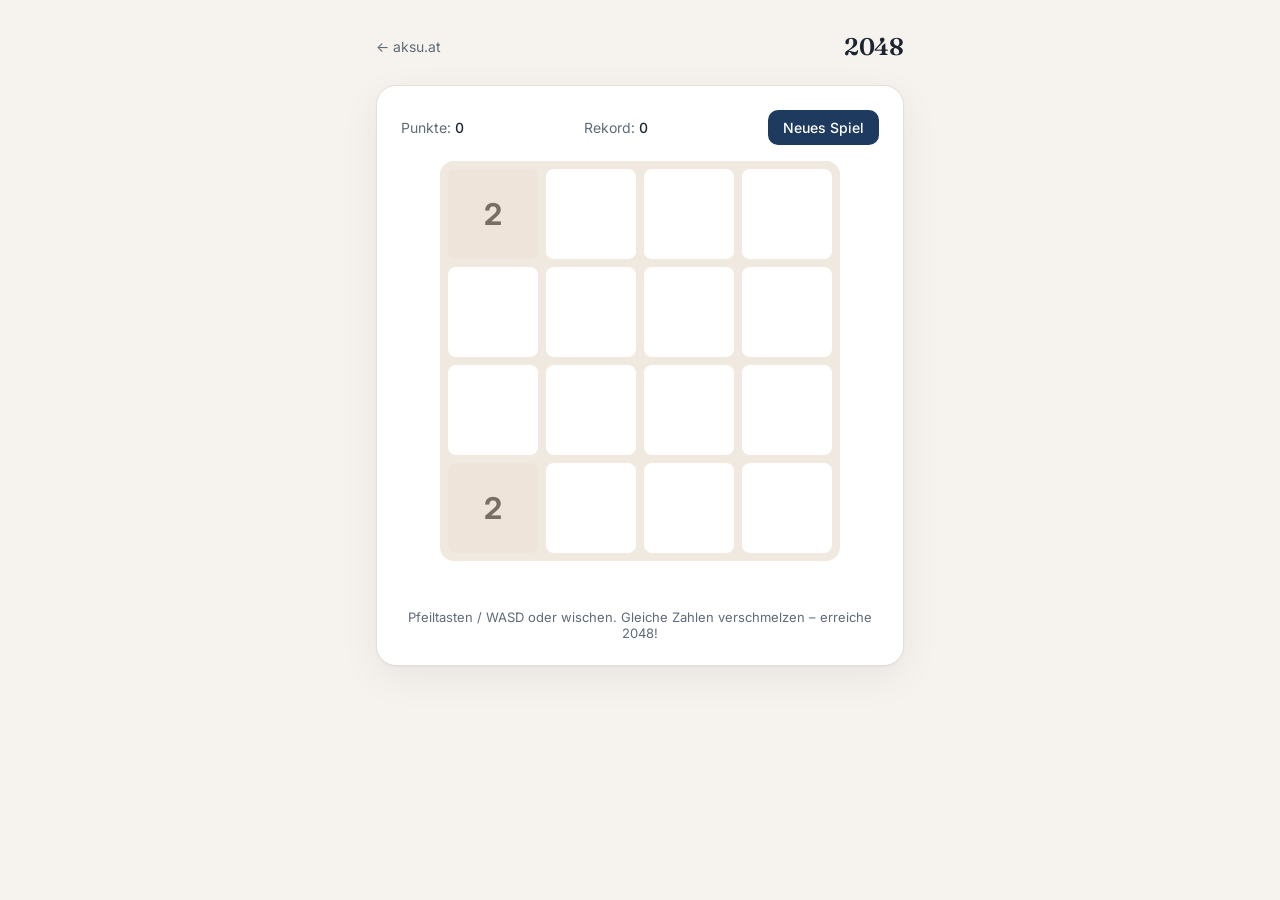
==== 2048.html @ 3913fcfd "Add files via upload" ====
<!doctype html>
<html lang="de">
<head>
<meta charset="utf-8">
<meta name="viewport" content="width=device-width, initial-scale=1">
<title>2048 · aksu.at</title>
<link rel="icon" href="data:image/svg+xml,<svg xmlns='http://www.w3.org/2000/svg' viewBox='0 0 64 64'><rect width='64' height='64' rx='12' fill='%23edc22e'/><text x='32' y='42' font-family='Arial' font-weight='bold' font-size='22' fill='white' text-anchor='middle'>2048</text></svg>">
<link rel="preconnect" href="https://fonts.googleapis.com">
<link rel="preconnect" href="https://fonts.gstatic.com" crossorigin>
<link href="https://fonts.googleapis.com/css2?family=Fraunces:opsz,wght@9..144,600&family=Inter:wght@400;500;700&display=swap" rel="stylesheet">
<link rel="stylesheet" href="style.css">
<style>
  .g{display:grid;grid-template-columns:repeat(4,1fr);gap:8px;padding:8px;background:var(--soft);border-radius:14px;
     max-width:400px;margin:0 auto;touch-action:none;user-select:none}
  .t{aspect-ratio:1;border-radius:8px;display:grid;place-items:center;font-weight:700;font-size:clamp(18px,6vw,30px);
     background:var(--card);color:var(--ink);transition:background .1s}
  .t.pop{animation:pop .15s ease}
  @keyframes pop{0%{transform:scale(.6)}100%{transform:scale(1)}}
  .v2{background:#eee4da;color:#776e65}.v4{background:#ede0c8;color:#776e65}
  .v8{background:#f2b179;color:#fff}.v16{background:#f59563;color:#fff}.v32{background:#f67c5f;color:#fff}
  .v64{background:#f65e3b;color:#fff}.v128{background:#edcf72;color:#fff;font-size:clamp(16px,5vw,26px)}
  .v256{background:#edcc61;color:#fff;font-size:clamp(16px,5vw,26px)}.v512{background:#edc850;color:#fff;font-size:clamp(16px,5vw,26px)}
  .v1024,.v2048,.vbig{background:#edc22e;color:#fff;font-size:clamp(14px,4.2vw,22px)}
  .vbig{background:#3c3a32}
</style>
</head>
<body>
<div class="wrap">
  <div class="top"><a class="back" href="./">← aksu.at</a><h1 style="font-size:24px">2048</h1></div>
  <div class="panel">
    <div class="bar">
      <span class="stat">Punkte: <b id="score">0</b></span>
      <span class="stat">Rekord: <b id="best">0</b></span>
      <button class="primary" id="new">Neues Spiel</button>
    </div>
    <div class="g" id="g" aria-live="polite"></div>
    <div class="msg" id="msg"></div>
    <p class="hint">Pfeiltasten / WASD oder wischen. Gleiche Zahlen verschmelzen – erreiche 2048!</p>
  </div>
</div>
<script>
const G=document.getElementById('g'),$s=document.getElementById('score'),$b=document.getElementById('best'),msg=document.getElementById('msg');
let grid,score,best=0,won,over,fresh=new Set();
try{best=+localStorage.getItem('2048-best')||0}catch(e){}
$b.textContent=best;
const tiles=[];for(let i=0;i<16;i++){const d=document.createElement('div');d.className='t';G.appendChild(d);tiles.push(d)}

function add(){
  const e=[];grid.forEach((v,i)=>{if(!v)e.push(i)});if(!e.length)return;
  const i=e[Math.floor(Math.random()*e.length)];grid[i]=Math.random()<.9?2:4;fresh.add(i);
}
function render(){
  grid.forEach((v,i)=>{const t=tiles[i];t.textContent=v||'';t.className='t'+(v?(' v'+(v>2048?'big':v)):'')+(fresh.has(i)?' pop':'')});
  fresh.clear();$s.textContent=score;
  if(score>best){best=score;$b.textContent=best;try{localStorage.setItem('2048-best',best)}catch(e){}}
}
function init(){grid=new Array(16).fill(0);score=0;won=false;over=false;msg.textContent='';add();add();render()}

function slide(line){
  const a=line.filter(v=>v),out=[];let gained=0;
  for(let i=0;i<a.length;i++){
    if(a[i]===a[i+1]){const m=a[i]*2;out.push(m);gained+=m;if(m===2048&&!won){won=true;msg.textContent='2048! Du kannst weiterspielen.';msg.style.color='var(--ok)'}i++}
    else out.push(a[i]);
  }
  while(out.length<4)out.push(0);return{out,gained};
}
function move(d){ // 0 links,1 rechts,2 hoch,3 runter
  if(over)return;let moved=false;
  for(let k=0;k<4;k++){
    const idx=[0,1,2,3].map(j=>d<2?k*4+j:j*4+k);if(d===1||d===3)idx.reverse();
    const {out,gained}=slide(idx.map(i=>grid[i]));
    idx.forEach((i,j)=>{if(grid[i]!==out[j])moved=true;grid[i]=out[j]});score+=gained;
  }
  if(moved){add();render();if(!canMove()){over=true;msg.textContent=`Keine Züge mehr – ${score} Punkte`;msg.style.color='var(--danger)'}}
}
function canMove(){
  if(grid.includes(0))return true;
  for(let i=0;i<16;i++){if(i%4<3&&grid[i]===grid[i+1])return true;if(i<12&&grid[i]===grid[i+4])return true}
  return false;
}
const K={ArrowLeft:0,a:0,ArrowRight:1,d:1,ArrowUp:2,w:2,ArrowDown:3,s:3};
addEventListener('keydown',e=>{const k=K[e.key]??K[e.key.toLowerCase?.()];if(k!==undefined){e.preventDefault();move(k)}});
let sx,sy;
G.addEventListener('touchstart',e=>{sx=e.touches[0].clientX;sy=e.touches[0].clientY},{passive:true});
G.addEventListener('touchmove',e=>e.preventDefault(),{passive:false});
G.addEventListener('touchend',e=>{const dx=e.changedTouches[0].clientX-sx,dy=e.changedTouches[0].clientY-sy;
  if(Math.max(Math.abs(dx),Math.abs(dy))<25)return;
  Math.abs(dx)>Math.abs(dy)?move(dx<0?0:1):move(dy<0?2:3)});
document.getElementById('new').onclick=init;
init();
</script>
</body>
</html>
---- style.css ----
:root{
  --bg:#f6f3ee; --card:#ffffff; --ink:#1b2430; --muted:#5f6b78;
  --accent:#1f3a5f; --accent-ink:#ffffff; --line:#e4ded4;
  --soft:#efe9df; --danger:#b3412f; --ok:#2f7a4f;
}
@media (prefers-color-scheme: dark){
  :root{
    --bg:#11161d; --card:#18202a; --ink:#eef1f4; --muted:#9aa6b2;
    --accent:#8fb3e0; --accent-ink:#0e1620; --line:#26313d;
    --soft:#202a36; --danger:#e07a68; --ok:#6cc08f;
  }
}
*{box-sizing:border-box;margin:0;padding:0}
body{
  background:var(--bg); color:var(--ink);
  font-family:Inter,system-ui,-apple-system,"Segoe UI",sans-serif;
  min-height:100vh; display:flex; flex-direction:column;
  -webkit-font-smoothing:antialiased;
}
a{color:inherit}
h1,h2{font-family:Fraunces,Georgia,serif;font-weight:600;letter-spacing:-.01em}
.wrap{width:100%;max-width:560px;margin:0 auto;padding:32px 16px;flex:1}
.top{display:flex;align-items:center;justify-content:space-between;margin-bottom:24px;gap:12px}
.back{text-decoration:none;color:var(--muted);font-size:14px}
.back:hover{color:var(--ink)}
.panel{background:var(--card);border:1px solid var(--line);border-radius:20px;padding:24px;
  box-shadow:0 1px 2px rgba(0,0,0,.04),0 12px 40px rgba(0,0,0,.06)}
.bar{display:flex;flex-wrap:wrap;gap:8px;align-items:center;justify-content:space-between;margin-bottom:16px}
.stat{font-variant-numeric:tabular-nums;color:var(--muted);font-size:14px}
.stat b{color:var(--ink);font-weight:500}
button,.btn{
  font:inherit;font-size:14px;font-weight:500;cursor:pointer;
  background:var(--soft);color:var(--ink);border:1px solid var(--line);
  padding:8px 14px;border-radius:10px;text-decoration:none;display:inline-flex;align-items:center;gap:6px;
}
button.primary,.btn.primary{background:var(--accent);color:var(--accent-ink);border-color:transparent}
button:hover,.btn:hover{opacity:.9}
button:focus-visible,.btn:focus-visible{outline:3px solid var(--accent);outline-offset:2px}
button[aria-pressed="true"]{background:var(--accent);color:var(--accent-ink);border-color:transparent}
.msg{min-height:24px;text-align:center;margin-top:16px;font-weight:500}
.hint{text-align:center;color:var(--muted);font-size:13px;margin-top:8px}
footer{padding:24px 16px;text-align:center;font-size:13px;color:var(--muted)}
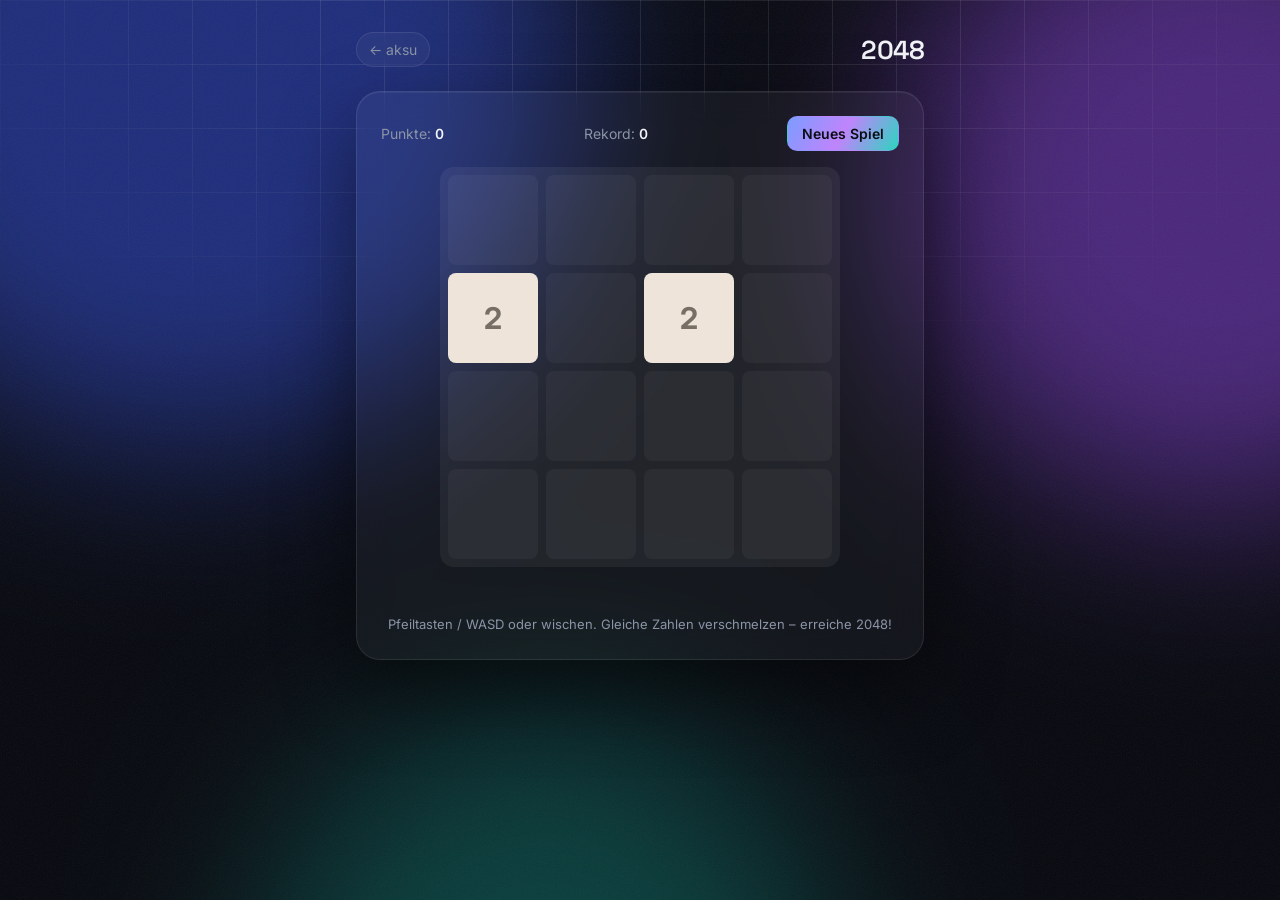
==== commit 88e0129f: "Add files via upload" ====
--- a/2048.html
+++ b/2048.html
@@ -3,11 +3,12 @@
 <head>
 <meta charset="utf-8">
 <meta name="viewport" content="width=device-width, initial-scale=1">
+<meta name="theme-color" content="#07090f">
 <title>2048 · aksu.at</title>
 <link rel="icon" href="data:image/svg+xml,<svg xmlns='http://www.w3.org/2000/svg' viewBox='0 0 64 64'><rect width='64' height='64' rx='12' fill='%23edc22e'/><text x='32' y='42' font-family='Arial' font-weight='bold' font-size='22' fill='white' text-anchor='middle'>2048</text></svg>">
 <link rel="preconnect" href="https://fonts.googleapis.com">
 <link rel="preconnect" href="https://fonts.gstatic.com" crossorigin>
-<link href="https://fonts.googleapis.com/css2?family=Fraunces:opsz,wght@9..144,600&family=Inter:wght@400;500;700&display=swap" rel="stylesheet">
+<link href="https://fonts.googleapis.com/css2?family=Inter:wght@400;500;600;700&family=JetBrains+Mono:wght@400;500&family=Space+Grotesk:wght@500;600;700&display=swap" rel="stylesheet">
 <link rel="stylesheet" href="style.css">
 <style>
   .g{display:grid;grid-template-columns:repeat(4,1fr);gap:8px;padding:8px;background:var(--soft);border-radius:14px;
@@ -25,8 +26,9 @@
 </style>
 </head>
 <body>
+<div class="aurora" aria-hidden="true"><i></i><i></i><i></i></div><div class="grid-bg" aria-hidden="true"></div><div class="grain" aria-hidden="true"></div>
 <div class="wrap">
-  <div class="top"><a class="back" href="./">← aksu.at</a><h1 style="font-size:24px">2048</h1></div>
+  <div class="top"><a class="back" href="./">← aksu</a><h1 style="font-size:26px">2048</h1></div>
   <div class="panel">
     <div class="bar">
       <span class="stat">Punkte: <b id="score">0</b></span>
--- a/style.css
+++ b/style.css
@@ -1,42 +1,61 @@
+/* aksu.at – gemeinsames Design (dunkel, Aurora) */
 :root{
-  --bg:#f6f3ee; --card:#ffffff; --ink:#1b2430; --muted:#5f6b78;
-  --accent:#1f3a5f; --accent-ink:#ffffff; --line:#e4ded4;
-  --soft:#efe9df; --danger:#b3412f; --ok:#2f7a4f;
-}
-@media (prefers-color-scheme: dark){
-  :root{
-    --bg:#11161d; --card:#18202a; --ink:#eef1f4; --muted:#9aa6b2;
-    --accent:#8fb3e0; --accent-ink:#0e1620; --line:#26313d;
-    --soft:#202a36; --danger:#e07a68; --ok:#6cc08f;
-  }
+  --bg:#07090f; --card:rgba(255,255,255,.04); --card-solid:#0f1420; --ink:#f2f4f8; --muted:#8b95a7;
+  --accent:#7c9cff; --accent-2:#c084fc; --accent-3:#2dd4bf; --accent-ink:#0a0d14;
+  --line:rgba(255,255,255,.09); --soft:rgba(255,255,255,.06);
+  --danger:#fb7185; --ok:#34d399;
+  --grad:linear-gradient(120deg,var(--accent) 0%,var(--accent-2) 50%,var(--accent-3) 100%);
+  color-scheme:dark;
 }
 *{box-sizing:border-box;margin:0;padding:0}
+html{scroll-behavior:smooth}
 body{
   background:var(--bg); color:var(--ink);
   font-family:Inter,system-ui,-apple-system,"Segoe UI",sans-serif;
   min-height:100vh; display:flex; flex-direction:column;
-  -webkit-font-smoothing:antialiased;
+  -webkit-font-smoothing:antialiased; overflow-x:hidden;
 }
+/* Aurora-Hintergrund */
+.aurora{position:fixed;inset:0;z-index:-2;overflow:hidden;pointer-events:none}
+.aurora i{position:absolute;border-radius:50%;filter:blur(90px);opacity:.45;mix-blend-mode:screen;animation:drift 22s ease-in-out infinite alternate}
+.aurora i:nth-child(1){width:60vmax;height:60vmax;left:-15vmax;top:-25vmax;background:#3b5bff}
+.aurora i:nth-child(2){width:50vmax;height:50vmax;right:-20vmax;top:-10vmax;background:#9d4dff;animation-duration:28s;animation-delay:-6s}
+.aurora i:nth-child(3){width:45vmax;height:45vmax;left:20vmax;bottom:-30vmax;background:#0fb9a5;animation-duration:32s;animation-delay:-12s;opacity:.3}
+@keyframes drift{0%{transform:translate(0,0) scale(1)}50%{transform:translate(6vmax,4vmax) scale(1.08)}100%{transform:translate(-4vmax,8vmax) scale(.95)}}
+.grid-bg{position:fixed;inset:0;z-index:-1;pointer-events:none;
+  background-image:linear-gradient(var(--line) 1px,transparent 1px),linear-gradient(90deg,var(--line) 1px,transparent 1px);
+  background-size:64px 64px;
+  -webkit-mask-image:radial-gradient(ellipse 80% 60% at 50% 0%,#000 30%,transparent 75%);
+          mask-image:radial-gradient(ellipse 80% 60% at 50% 0%,#000 30%,transparent 75%)}
+.grain{position:fixed;inset:-50%;z-index:-1;pointer-events:none;opacity:.06;
+  background-image:url("data:image/svg+xml,%3Csvg xmlns='http://www.w3.org/2000/svg' width='160' height='160'%3E%3Cfilter id='n'%3E%3CfeTurbulence type='fractalNoise' baseFrequency='.9' numOctaves='3' stitchTiles='stitch'/%3E%3C/filter%3E%3Crect width='100%25' height='100%25' filter='url(%23n)'/%3E%3C/svg%3E")}
+
 a{color:inherit}
-h1,h2{font-family:Fraunces,Georgia,serif;font-weight:600;letter-spacing:-.01em}
-.wrap{width:100%;max-width:560px;margin:0 auto;padding:32px 16px;flex:1}
+h1,h2,h3{font-family:"Space Grotesk",Inter,system-ui,sans-serif;font-weight:600;letter-spacing:-.02em}
+.wrap{width:100%;max-width:600px;margin:0 auto;padding:32px 16px;flex:1}
 .top{display:flex;align-items:center;justify-content:space-between;margin-bottom:24px;gap:12px}
-.back{text-decoration:none;color:var(--muted);font-size:14px}
-.back:hover{color:var(--ink)}
-.panel{background:var(--card);border:1px solid var(--line);border-radius:20px;padding:24px;
-  box-shadow:0 1px 2px rgba(0,0,0,.04),0 12px 40px rgba(0,0,0,.06)}
+.back{text-decoration:none;color:var(--muted);font-size:14px;display:inline-flex;align-items:center;gap:6px;
+  padding:8px 12px;border:1px solid var(--line);border-radius:999px;background:var(--card);backdrop-filter:blur(10px)}
+.back:hover{color:var(--ink);border-color:rgba(255,255,255,.2)}
+.panel{background:var(--card);border:1px solid var(--line);border-radius:24px;padding:24px;
+  backdrop-filter:blur(18px);-webkit-backdrop-filter:blur(18px);
+  box-shadow:0 1px 0 rgba(255,255,255,.06) inset,0 30px 80px rgba(0,0,0,.45)}
 .bar{display:flex;flex-wrap:wrap;gap:8px;align-items:center;justify-content:space-between;margin-bottom:16px}
 .stat{font-variant-numeric:tabular-nums;color:var(--muted);font-size:14px}
-.stat b{color:var(--ink);font-weight:500}
+.stat b{color:var(--ink);font-weight:600}
 button,.btn{
   font:inherit;font-size:14px;font-weight:500;cursor:pointer;
   background:var(--soft);color:var(--ink);border:1px solid var(--line);
   padding:8px 14px;border-radius:10px;text-decoration:none;display:inline-flex;align-items:center;gap:6px;
+  transition:background .2s,border-color .2s,transform .15s;
 }
-button.primary,.btn.primary{background:var(--accent);color:var(--accent-ink);border-color:transparent}
-button:hover,.btn:hover{opacity:.9}
-button:focus-visible,.btn:focus-visible{outline:3px solid var(--accent);outline-offset:2px}
-button[aria-pressed="true"]{background:var(--accent);color:var(--accent-ink);border-color:transparent}
-.msg{min-height:24px;text-align:center;margin-top:16px;font-weight:500}
-.hint{text-align:center;color:var(--muted);font-size:13px;margin-top:8px}
-footer{padding:24px 16px;text-align:center;font-size:13px;color:var(--muted)}
+button:hover,.btn:hover{background:rgba(255,255,255,.1);border-color:rgba(255,255,255,.18)}
+button:active,.btn:active{transform:scale(.97)}
+button.primary,.btn.primary{background:var(--grad);color:var(--accent-ink);border-color:transparent;font-weight:600}
+button.primary:hover,.btn.primary:hover{filter:brightness(1.1)}
+button:focus-visible,.btn:focus-visible,a:focus-visible{outline:2px solid var(--accent);outline-offset:3px}
+button[aria-pressed="true"]{background:var(--ink);color:var(--accent-ink);border-color:transparent}
+.msg{min-height:24px;text-align:center;margin-top:16px;font-weight:600}
+.hint{text-align:center;color:var(--muted);font-size:13px;margin-top:8px;line-height:1.5}
+footer{padding:28px 16px;text-align:center;font-size:13px;color:var(--muted)}
+@media (prefers-reduced-motion:reduce){*{animation:none!important;transition:none!important;scroll-behavior:auto!important}}
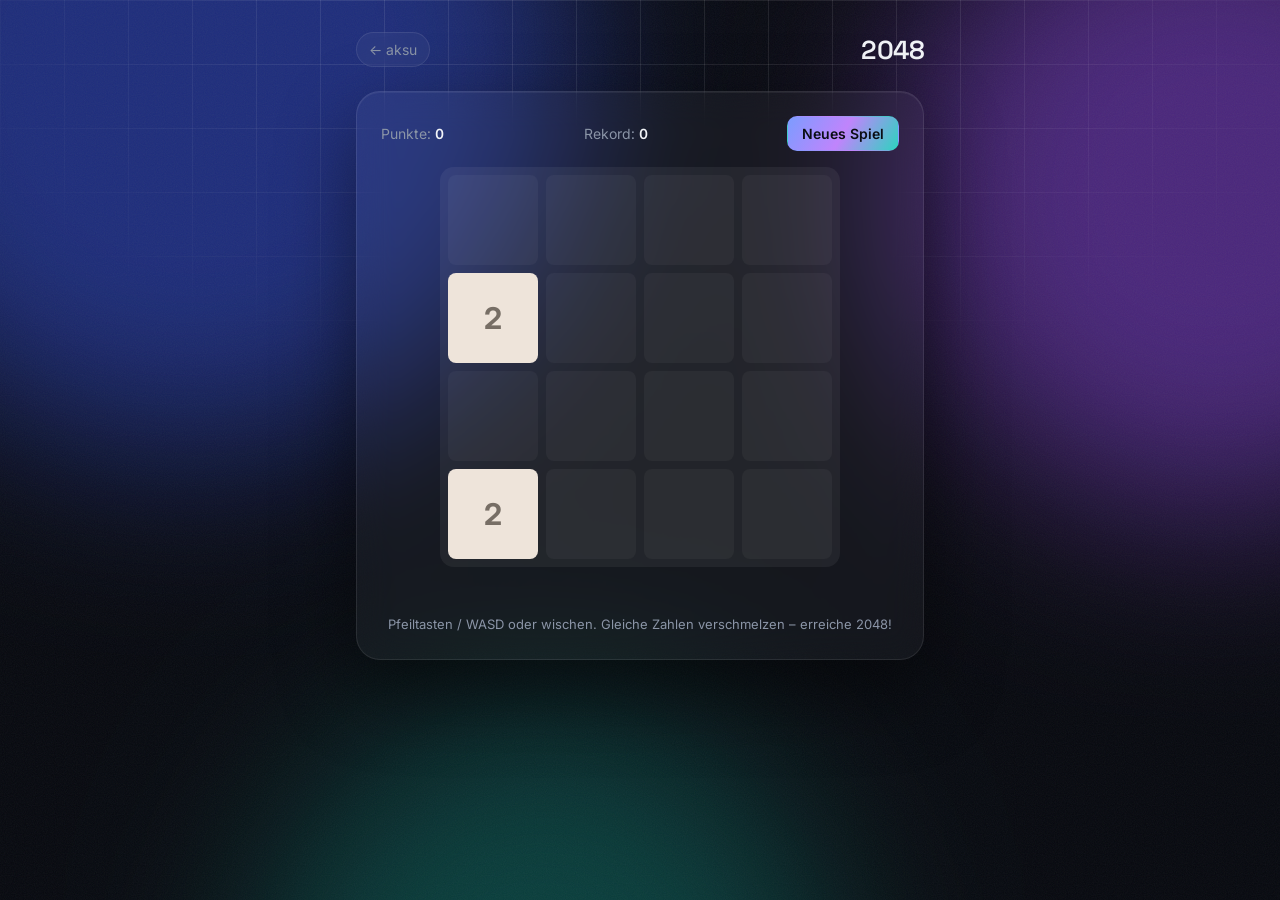
==== commit e483e6f1: "Add files via upload" ====
--- a/2048.html
+++ b/2048.html
@@ -9,7 +9,7 @@
 <link rel="preconnect" href="https://fonts.googleapis.com">
 <link rel="preconnect" href="https://fonts.gstatic.com" crossorigin>
 <link href="https://fonts.googleapis.com/css2?family=Inter:wght@400;500;600;700&family=JetBrains+Mono:wght@400;500&family=Space+Grotesk:wght@500;600;700&display=swap" rel="stylesheet">
-<link rel="stylesheet" href="style.css">
+<link rel="stylesheet" href="style.css?v=3">
 <style>
   .g{display:grid;grid-template-columns:repeat(4,1fr);gap:8px;padding:8px;background:var(--soft);border-radius:14px;
      max-width:400px;margin:0 auto;touch-action:none;user-select:none}
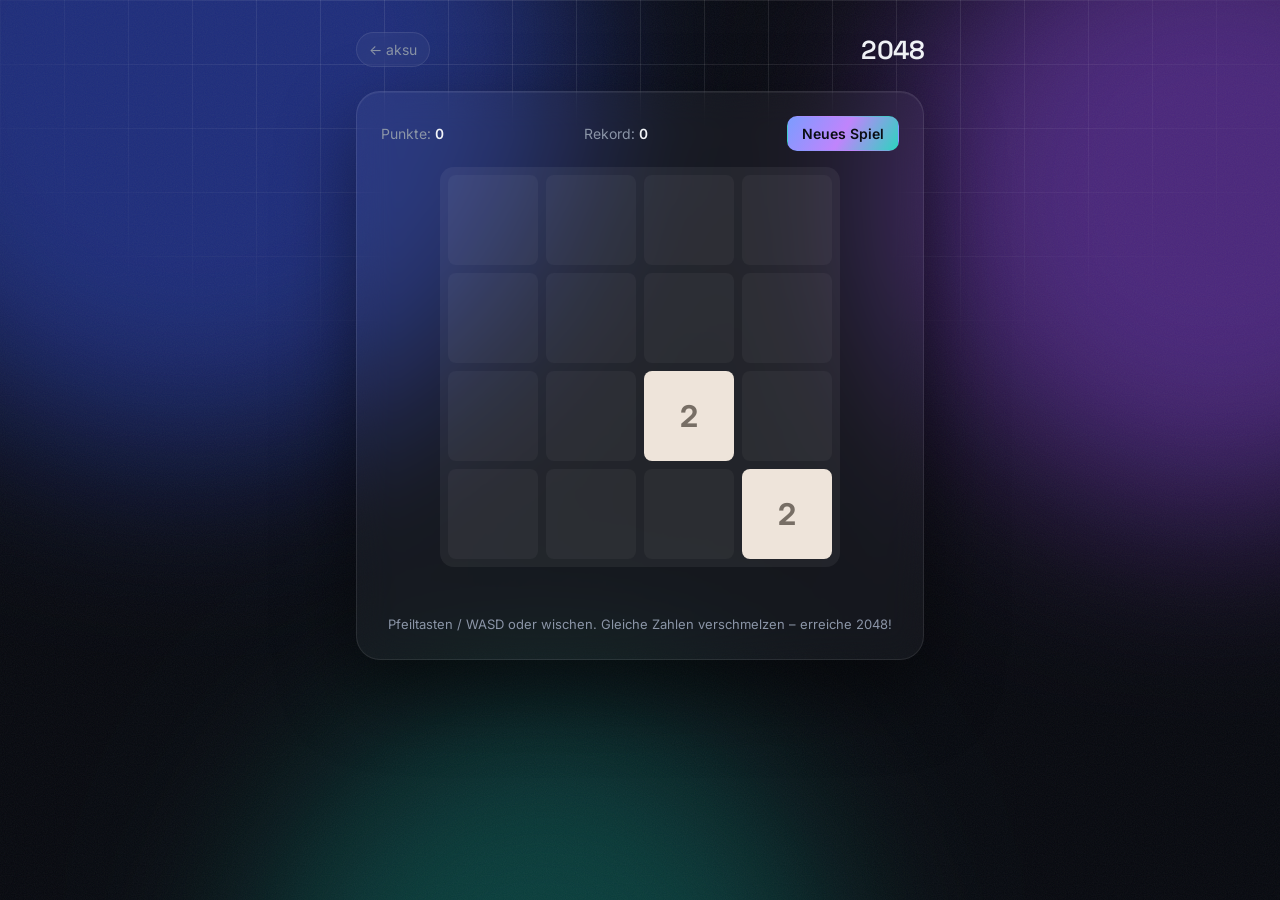
==== commit fa1002b9: "Add files via upload" ====
--- a/2048.html
+++ b/2048.html
@@ -9,7 +9,8 @@
 <link rel="preconnect" href="https://fonts.googleapis.com">
 <link rel="preconnect" href="https://fonts.gstatic.com" crossorigin>
 <link href="https://fonts.googleapis.com/css2?family=Inter:wght@400;500;600;700&family=JetBrains+Mono:wght@400;500&family=Space+Grotesk:wght@500;600;700&display=swap" rel="stylesheet">
-<link rel="stylesheet" href="style.css?v=3">
+<link rel="manifest" href="manifest.webmanifest">
+<link rel="stylesheet" href="style.css?v=4">
 <style>
   .g{display:grid;grid-template-columns:repeat(4,1fr);gap:8px;padding:8px;background:var(--soft);border-radius:14px;
      max-width:400px;margin:0 auto;touch-action:none;user-select:none}
@@ -91,5 +92,6 @@
 document.getElementById('new').onclick=init;
 init();
 </script>
+<script src="app.js" defer></script>
 </body>
 </html>
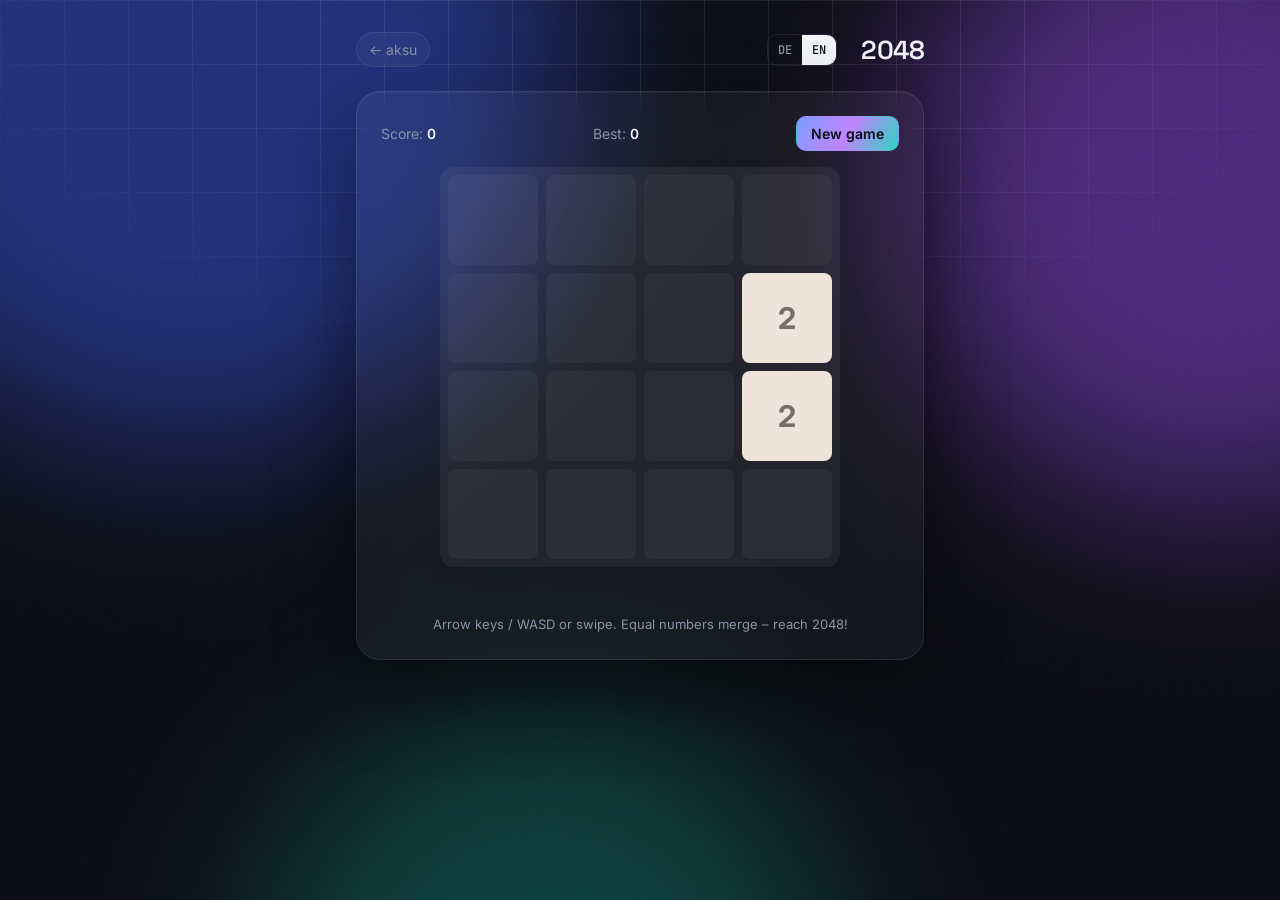
==== commit 2db4e6a8: "Add files via upload" ====
--- a/2048.html
+++ b/2048.html
@@ -4,6 +4,8 @@
 <meta charset="utf-8">
 <meta name="viewport" content="width=device-width, initial-scale=1">
 <meta name="theme-color" content="#07090f">
+<meta name="description" content="2048 im Browser – gleiche Zahlen zusammenschieben, per Tastatur oder Wischen.">
+<link rel="canonical" href="https://aksu.at/2048.html">
 <title>2048 · aksu.at</title>
 <link rel="icon" href="data:image/svg+xml,<svg xmlns='http://www.w3.org/2000/svg' viewBox='0 0 64 64'><rect width='64' height='64' rx='12' fill='%23edc22e'/><text x='32' y='42' font-family='Arial' font-weight='bold' font-size='22' fill='white' text-anchor='middle'>2048</text></svg>">
 <link rel="preconnect" href="https://fonts.googleapis.com">
@@ -11,6 +13,7 @@
 <link href="https://fonts.googleapis.com/css2?family=Inter:wght@400;500;600;700&family=JetBrains+Mono:wght@400;500&family=Space+Grotesk:wght@500;600;700&display=swap" rel="stylesheet">
 <link rel="manifest" href="manifest.webmanifest">
 <link rel="stylesheet" href="style.css?v=4">
+<script src="common.js?v=1"></script>
 <style>
   .g{display:grid;grid-template-columns:repeat(4,1fr);gap:8px;padding:8px;background:var(--soft);border-radius:14px;
      max-width:400px;margin:0 auto;touch-action:none;user-select:none}
@@ -32,13 +35,13 @@
   <div class="top"><a class="back" href="./">← aksu</a><h1 style="font-size:26px">2048</h1></div>
   <div class="panel">
     <div class="bar">
-      <span class="stat">Punkte: <b id="score">0</b></span>
-      <span class="stat">Rekord: <b id="best">0</b></span>
-      <button class="primary" id="new">Neues Spiel</button>
+      <span class="stat"><span data-en="Score">Punkte</span>: <b id="score">0</b></span>
+      <span class="stat"><span data-en="Best">Rekord</span>: <b id="best">0</b></span>
+      <button class="primary" id="new" data-en="New game">Neues Spiel</button>
     </div>
     <div class="g" id="g" aria-live="polite"></div>
     <div class="msg" id="msg"></div>
-    <p class="hint">Pfeiltasten / WASD oder wischen. Gleiche Zahlen verschmelzen – erreiche 2048!</p>
+    <p class="hint" data-en="Arrow keys / WASD or swipe. Equal numbers merge – reach 2048!">Pfeiltasten / WASD oder wischen. Gleiche Zahlen verschmelzen – erreiche 2048!</p>
   </div>
 </div>
 <script>
@@ -62,7 +65,7 @@
 function slide(line){
   const a=line.filter(v=>v),out=[];let gained=0;
   for(let i=0;i<a.length;i++){
-    if(a[i]===a[i+1]){const m=a[i]*2;out.push(m);gained+=m;if(m===2048&&!won){won=true;msg.textContent='2048! Du kannst weiterspielen.';msg.style.color='var(--ok)'}i++}
+    if(a[i]===a[i+1]){const m=a[i]*2;out.push(m);gained+=m;if(m>=512)AKSU.achieve('t512');if(m===2048&&!won){won=true;msg.textContent=AKSU.t('2048! Du kannst weiterspielen.','2048! You can keep going.');AKSU.achieve('t2048');msg.style.color='var(--ok)'}i++}
     else out.push(a[i]);
   }
   while(out.length<4)out.push(0);return{out,gained};
@@ -74,7 +77,7 @@
     const {out,gained}=slide(idx.map(i=>grid[i]));
     idx.forEach((i,j)=>{if(grid[i]!==out[j])moved=true;grid[i]=out[j]});score+=gained;
   }
-  if(moved){add();render();if(!canMove()){over=true;msg.textContent=`Keine Züge mehr – ${score} Punkte`;msg.style.color='var(--danger)'}}
+  if(moved){AKSU.played('2048');add();render();if(!canMove()){over=true;msg.textContent=AKSU.t(`Keine Züge mehr – ${score} Punkte`,`No moves left – ${score} points`);msg.style.color='var(--danger)'}}
 }
 function canMove(){
   if(grid.includes(0))return true;
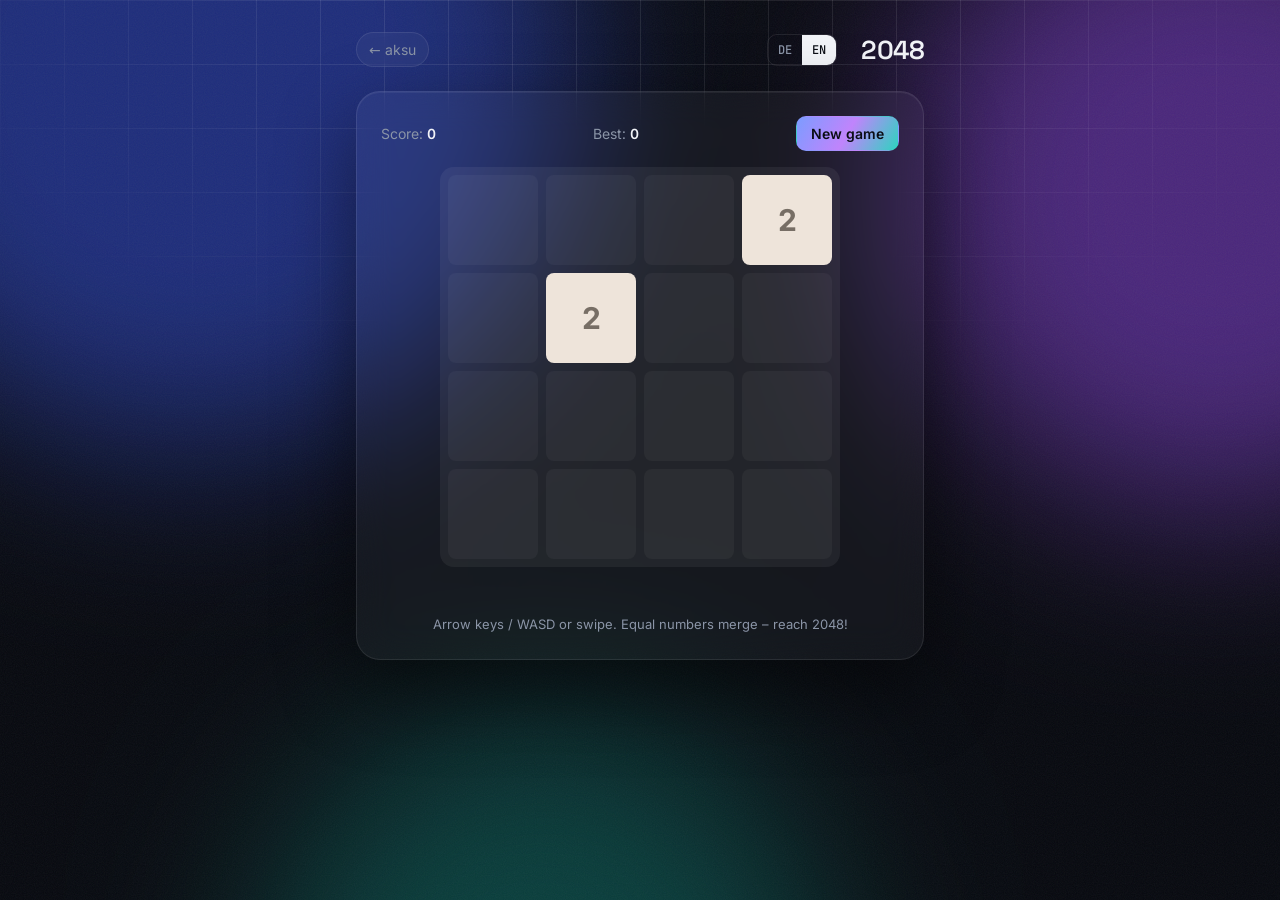
==== commit d5196b92: "Add files via upload" ====
--- a/2048.html
+++ b/2048.html
@@ -8,12 +8,11 @@
 <link rel="canonical" href="https://aksu.at/2048.html">
 <title>2048 · aksu.at</title>
 <link rel="icon" href="data:image/svg+xml,<svg xmlns='http://www.w3.org/2000/svg' viewBox='0 0 64 64'><rect width='64' height='64' rx='12' fill='%23edc22e'/><text x='32' y='42' font-family='Arial' font-weight='bold' font-size='22' fill='white' text-anchor='middle'>2048</text></svg>">
-<link rel="preconnect" href="https://fonts.googleapis.com">
-<link rel="preconnect" href="https://fonts.gstatic.com" crossorigin>
-<link href="https://fonts.googleapis.com/css2?family=Inter:wght@400;500;600;700&family=JetBrains+Mono:wght@400;500&family=Space+Grotesk:wght@500;600;700&display=swap" rel="stylesheet">
+<link rel="preload" href="font-space-grotesk-700.woff2" as="font" type="font/woff2" crossorigin>
+<link rel="preload" href="font-inter-400.woff2" as="font" type="font/woff2" crossorigin>
 <link rel="manifest" href="manifest.webmanifest">
-<link rel="stylesheet" href="style.css?v=4">
-<script src="common.js?v=1"></script>
+<link rel="stylesheet" href="style.css?v=5">
+<script src="common.js?v=2"></script>
 <style>
   .g{display:grid;grid-template-columns:repeat(4,1fr);gap:8px;padding:8px;background:var(--soft);border-radius:14px;
      max-width:400px;margin:0 auto;touch-action:none;user-select:none}
@@ -57,7 +56,7 @@
 }
 function render(){
   grid.forEach((v,i)=>{const t=tiles[i];t.textContent=v||'';t.className='t'+(v?(' v'+(v>2048?'big':v)):'')+(fresh.has(i)?' pop':'')});
-  fresh.clear();$s.textContent=score;
+  fresh.clear();$s.textContent=score;AKSU.report('2048',{score,tile:Math.max(...grid)});
   if(score>best){best=score;$b.textContent=best;try{localStorage.setItem('2048-best',best)}catch(e){}}
 }
 function init(){grid=new Array(16).fill(0);score=0;won=false;over=false;msg.textContent='';add();add();render()}
--- a/style.css
+++ b/style.css
@@ -1,4 +1,14 @@
 /* aksu.at – gemeinsames Design (dunkel, Aurora) */
+@font-face{font-family:"Inter";font-style:normal;font-weight:400;font-display:swap;src:url(font-inter-400.woff2) format("woff2")}
+@font-face{font-family:"Inter";font-style:normal;font-weight:500;font-display:swap;src:url(font-inter-500.woff2) format("woff2")}
+@font-face{font-family:"Inter";font-style:normal;font-weight:600;font-display:swap;src:url(font-inter-600.woff2) format("woff2")}
+@font-face{font-family:"Inter";font-style:normal;font-weight:700;font-display:swap;src:url(font-inter-700.woff2) format("woff2")}
+@font-face{font-family:"Space Grotesk";font-style:normal;font-weight:500;font-display:swap;src:url(font-space-grotesk-500.woff2) format("woff2")}
+@font-face{font-family:"Space Grotesk";font-style:normal;font-weight:600;font-display:swap;src:url(font-space-grotesk-600.woff2) format("woff2")}
+@font-face{font-family:"Space Grotesk";font-style:normal;font-weight:700;font-display:swap;src:url(font-space-grotesk-700.woff2) format("woff2")}
+@font-face{font-family:"JetBrains Mono";font-style:normal;font-weight:400;font-display:swap;src:url(font-jetbrains-mono-400.woff2) format("woff2")}
+@font-face{font-family:"JetBrains Mono";font-style:normal;font-weight:500;font-display:swap;src:url(font-jetbrains-mono-500.woff2) format("woff2")}
+
 :root{
   --bg:#07090f; --card:rgba(255,255,255,.04); --card-solid:#0f1420; --ink:#f2f4f8; --muted:#8b95a7;
   --accent:#7c9cff; --accent-2:#c084fc; --accent-3:#2dd4bf; --accent-ink:#0a0d14;
@@ -59,3 +69,12 @@
 .hint{text-align:center;color:var(--muted);font-size:13px;margin-top:8px;line-height:1.5}
 footer{padding:28px 16px;text-align:center;font-size:13px;color:var(--muted)}
 @media (prefers-reduced-motion:reduce){*{animation:none!important;transition:none!important;scroll-behavior:auto!important}}
+
+/* Sanfte Übergänge zwischen Seiten (Chrome/Edge/Safari, sonst ohne Effekt) */
+@view-transition{navigation:auto}
+::view-transition-old(root){animation:vt-out .22s ease both}
+::view-transition-new(root){animation:vt-in .32s cubic-bezier(.2,.8,.2,1) both}
+@keyframes vt-out{to{opacity:0;transform:scale(.985)}}
+@keyframes vt-in{from{opacity:0;transform:translateY(10px)}}
+@media (prefers-reduced-motion:reduce){@view-transition{navigation:none}}
+::selection{background:rgba(192,132,252,.35);color:#fff}
